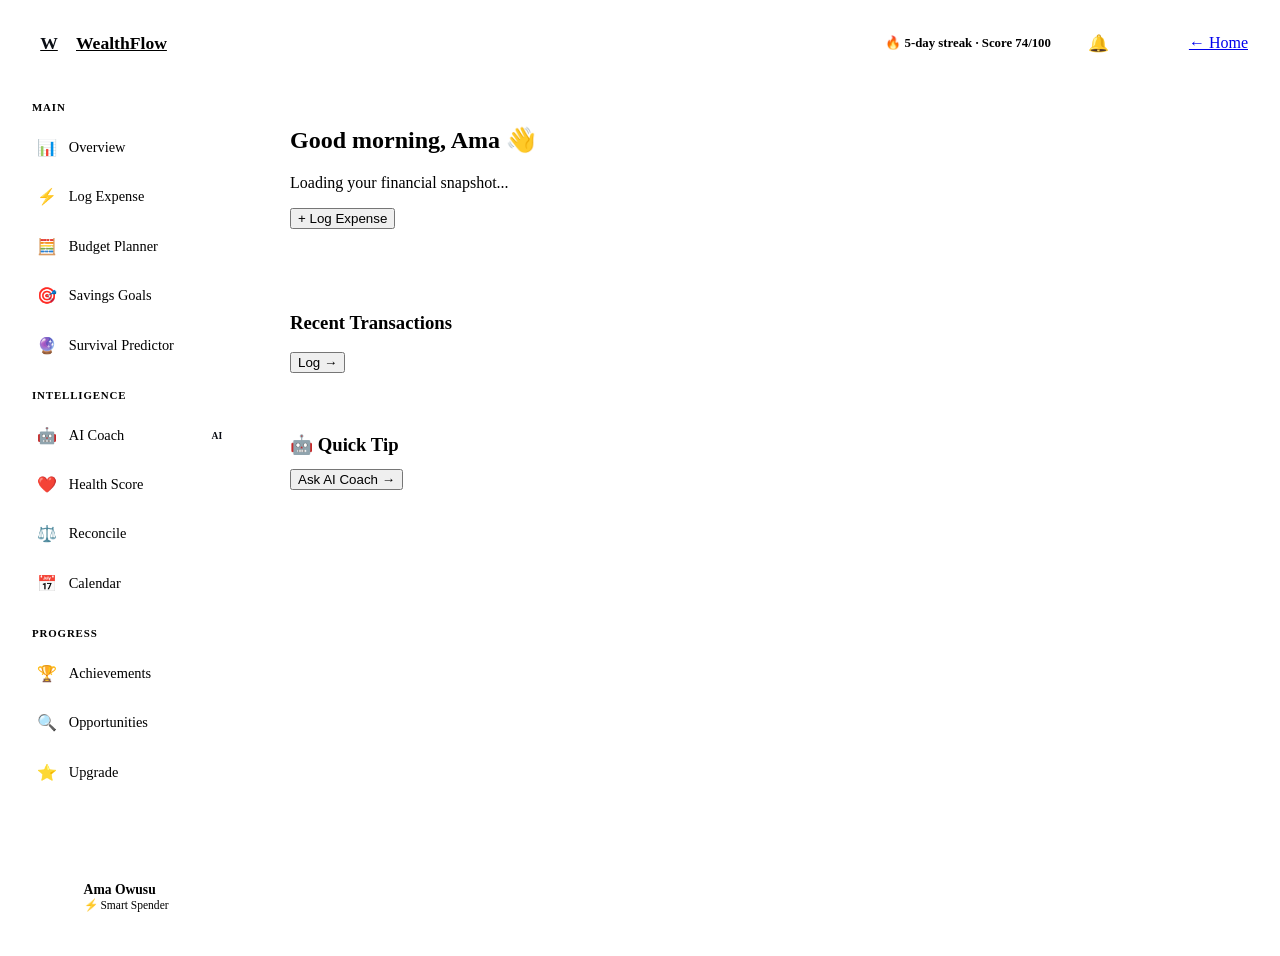
==== 2nd cloude/dashboard.html @ a8cef29e "removed auth, removed redundant sections" ====
<!DOCTYPE html>
<html lang="en">
<head>
  <meta charset="UTF-8"/>
  <meta name="viewport" content="width=device-width, initial-scale=1.0"/>
  <title>Dashboard — WealthFlow</title>
  <link rel="stylesheet" href="css/global.css"/>
  <link rel="stylesheet" href="css/dashboard.css"/>
</head>
<body>
<div class="app-shell">

  <!-- TOPBAR -->
  <header class="topbar">
    <button class="sidebar-toggle" id="sidebarToggle" onclick="toggleSidebar()">☰</button>
    <a href="index.html" class="topbar-logo">
      <div class="logo-mark">W</div>
      WealthFlow
    </a>
    <div class="topbar-spacer"></div>
    <div class="topbar-streak" id="topbarStreak">🔥 5-day streak · Score 74/100</div>
    <div style="position:relative">
      <div class="topbar-notif" id="notifBtn" onclick="toggleNotif()">
        🔔<div class="notif-dot" id="notifDot"></div>
      </div>
      <div class="notif-dropdown" id="notifDropdown">
        <div class="notif-header">
          <h4>Notifications</h4>
          <button class="btn btn-ghost btn-sm" onclick="markAllRead()">Mark all read</button>
        </div>
        <div id="notifList"></div>
      </div>
    </div>
    <div class="topbar-avatar" id="topbarAvatar">A</div>
    <a href="../index.html" class="btn btn-ghost btn-sm" style="margin-left:4px">← Home</a>
  </header>

  <!-- SIDEBAR -->
  <div class="sidebar-backdrop" id="sidebarBackdrop" onclick="closeSidebar()"></div>
  <aside class="sidebar" id="sidebarEl">
    <span class="sidebar-section-label">Main</span>
    <div class="nav-item active" data-section="overview"  onclick="switchSection('overview',this)"><span class="icon">📊</span> Overview</div>
    <div class="nav-item" data-section="expenses"  onclick="switchSection('expenses',this)"><span class="icon">⚡</span> Log Expense</div>
    <div class="nav-item" data-section="budget"    onclick="switchSection('budget',this)"><span class="icon">🧮</span> Budget Planner</div>
    <div class="nav-item" data-section="goals"     onclick="switchSection('goals',this)"><span class="icon">🎯</span> Savings Goals</div>
    <div class="nav-item" data-section="predictor" onclick="switchSection('predictor',this)"><span class="icon">🔮</span> Survival Predictor</div>

    <span class="sidebar-section-label">Intelligence</span>
    <div class="nav-item" data-section="coach"     onclick="switchSection('coach',this)"><span class="icon">🤖</span> AI Coach <span class="nav-badge">AI</span></div>
    <div class="nav-item" data-section="health"    onclick="switchSection('health',this)"><span class="icon">❤️</span> Health Score</div>
    <div class="nav-item" data-section="reconcile" onclick="switchSection('reconcile',this)"><span class="icon">⚖️</span> Reconcile</div>
    <div class="nav-item" data-section="calendar"  onclick="switchSection('calendar',this)"><span class="icon">📅</span> Calendar</div>

    <span class="sidebar-section-label">Progress</span>
    <div class="nav-item" data-section="achievements" onclick="switchSection('achievements',this)"><span class="icon">🏆</span> Achievements</div>
    <a class="nav-item" href="opportunities.html"><span class="icon">🔍</span> Opportunities</a>
    <a class="nav-item" href="pricing.html"><span class="icon">⭐</span> Upgrade</a>

    <div class="sidebar-spacer"></div>
    <div class="sidebar-user">
      <div class="sidebar-avatar" id="sidebarAvatar">A</div>
      <div>
        <div class="sidebar-user-name" id="sidebarName">Ama Owusu</div>
        <div class="sidebar-user-rank" id="sidebarRank">⚡ Smart Spender</div>
      </div>
    </div>
  </aside>

  <!-- MAIN CONTENT -->
  <main class="main-content">

    <!-- ══════════════════════════════════════════════════
         OVERVIEW SECTION
    ══════════════════════════════════════════════════ -->
    <div class="dash-section active" id="sec-overview">
      <div class="section-header">
        <div>
          <h2 id="overviewGreeting">Good morning, Ama 👋</h2>
          <p id="overviewSub">Loading your financial snapshot...</p>
        </div>
        <button class="btn btn-primary" onclick="switchSection('expenses',document.querySelector('[data-section=expenses]'))">+ Log Expense</button>
      </div>

      <!-- Metrics -->
      <div class="metric-row" id="metricRow"></div>

      <!-- Savings progress + transactions -->
      <div class="grid-aside">
        <div style="display:flex;flex-direction:column;gap:16px">
          <div class="card" id="savingsGoalCard"></div>
          <div class="card">
            <div class="section-header" style="margin-bottom:14px">
              <h3>Recent Transactions</h3>
              <button class="btn btn-ghost btn-sm" onclick="switchSection('expenses',document.querySelector('[data-section=expenses]'))">Log →</button>
            </div>
            <div id="recentTxList"></div>
          </div>
        </div>
        <div style="display:flex;flex-direction:column;gap:14px">
          <div class="card" id="streakCard"></div>
          <div class="card" id="healthMiniCard"></div>
          <div class="card">
            <h3 style="margin-bottom:8px">🤖 Quick Tip</h3>
            <p id="quickTip" style="font-size:0.83rem;color:var(--muted);line-height:1.6;margin-bottom:12px"></p>
            <button class="btn btn-outline btn-sm btn-full" onclick="switchSection('coach',document.querySelector('[data-section=coach]'))">Ask AI Coach →</button>
          </div>
        </div>
      </div>
    </div>

    <!-- ══════════════════════════════════════════════════
         EXPENSE LOGGER SECTION
    ══════════════════════════════════════════════════ -->
    <div class="dash-section" id="sec-expenses">
      <div class="section-header">
        <div><h2>Log Expense ⚡</h2><p>10-second expense logging — tap, enter, done.</p></div>
      </div>
      <div class="grid-2">
        <!-- Logger -->
        <div class="card">
          <div class="amount-display" id="amountDisplay">GHS 0</div>
          <p class="form-label" style="margin-bottom:8px">Select Category</p>
          <div class="cat-pills" id="catPills">
            <div class="cat-pill" data-cat="Food"          onclick="selectCat(this)">🍔 Food</div>
            <div class="cat-pill" data-cat="Transport"     onclick="selectCat(this)">🚌 Transport</div>
            <div class="cat-pill" data-cat="Data"          onclick="selectCat(this)">📶 Data</div>
            <div class="cat-pill" data-cat="Education"     onclick="selectCat(this)">📚 Education</div>
            <div class="cat-pill" data-cat="Entertainment" onclick="selectCat(this)">🎉 Entertainment</div>
            <div class="cat-pill" data-cat="Miscellaneous" onclick="selectCat(this)">⚙️ Misc</div>
          </div>
          <div class="form-group" style="margin-bottom:12px">
            <label class="form-label">Note (optional)</label>
            <input type="text" class="input-field" id="expenseNote" placeholder="e.g. Campus Canteen lunch"/>
          </div>
          <div class="numpad">
            <button class="num-btn" onclick="numPad(7)">7</button>
            <button class="num-btn" onclick="numPad(8)">8</button>
            <button class="num-btn" onclick="numPad(9)">9</button>
            <button class="num-btn" onclick="numPad(4)">4</button>
            <button class="num-btn" onclick="numPad(5)">5</button>
            <button class="num-btn" onclick="numPad(6)">6</button>
            <button class="num-btn" onclick="numPad(1)">1</button>
            <button class="num-btn" onclick="numPad(2)">2</button>
            <button class="num-btn" onclick="numPad(3)">3</button>
            <button class="num-btn" onclick="numPad('.')">.</button>
            <button class="num-btn zero" onclick="numPad(0)">0</button>
            <button class="num-btn del" onclick="numPad('del')">⌫</button>
          </div>
          <button class="btn btn-primary btn-full btn-lg" onclick="logExpense()">Log Expense →</button>
        </div>

        <!-- Side info -->
        <div style="display:flex;flex-direction:column;gap:14px">
          <div class="card">
            <h3 style="margin-bottom:14px">Today's Summary</h3>
            <div style="display:flex;flex-direction:column;gap:10px">
              <div style="display:flex;justify-content:space-between;align-items:center">
                <span style="font-size:0.85rem;color:var(--muted)">Daily Ceiling</span>
                <span style="font-family:var(--font-display);font-weight:700;color:var(--accent)" id="todayCeiling">GHS —</span>
              </div>
              <div style="display:flex;justify-content:space-between;align-items:center">
                <span style="font-size:0.85rem;color:var(--muted)">Spent Today</span>
                <span style="font-family:var(--font-display);font-weight:700;color:var(--danger)" id="todaySpentAmt">GHS 0.00</span>
              </div>
              <div class="progress-track"><div class="progress-fill" id="todayProgress" style="width:0%"></div></div>
            </div>
          </div>
          <div class="card">
            <h3 style="margin-bottom:12px">7-Day Category Breakdown</h3>
            <div id="catBreakdown"></div>
          </div>
          <div class="card">
            <h3 style="margin-bottom:10px">Recent Entries</h3>
            <div id="expenseRecentList" style="max-height:200px;overflow-y:auto"></div>
          </div>
        </div>
      </div>
    </div>

    <!-- ══════════════════════════════════════════════════
         BUDGET PLANNER SECTION
    ══════════════════════════════════════════════════ -->
    <div class="dash-section" id="sec-budget">
      <div class="section-header">
        <div><h2>Budget Planner 🧮</h2><p>Your income-based spending blueprint — WealthFlow recommended allocations.</p></div>
      </div>
      <div class="grid-2">
        <div class="card">
          <h3 style="margin-bottom:16px">Monthly Income Setup</h3>
          <div style="display:flex;flex-direction:column;gap:12px">
            <div class="form-group">
              <label class="form-label">Monthly Allowance (GHS)</label>
              <input type="number" class="input-field" id="budgetMonthly" placeholder="e.g. 1200"/>
            </div>
            <div class="form-group">
              <label class="form-label">Side Hustle Income (GHS)</label>
              <input type="number" class="input-field" id="budgetSide" placeholder="e.g. 200"/>
            </div>
            <div class="form-group">
              <label class="form-label">Scholarship / Grant (GHS)</label>
              <input type="number" class="input-field" id="budgetScholarship" placeholder="e.g. 0"/>
            </div>
            <div style="background:var(--surface2);border:1px solid var(--border);border-radius:var(--r-lg);padding:14px">
              <div class="form-label">Total Monthly Income</div>
              <div style="font-family:var(--font-display);font-size:1.7rem;font-weight:700;color:var(--accent)" id="budgetTotal">GHS 0.00</div>
            </div>
            <button class="btn btn-primary btn-full" onclick="saveBudget()">Save Budget →</button>
          </div>
        </div>
        <div class="card">
          <div class="section-header" style="margin-bottom:16px">
            <h3>Budget Allocation</h3>
            <span style="font-size:0.75rem;color:var(--muted)">WealthFlow recommended</span>
          </div>
          <div id="budgetRows"></div>
        </div>
      </div>
      <div class="card" id="budgetTipsCard"></div>
    </div>

    <!-- ══════════════════════════════════════════════════
         SAVINGS GOALS SECTION
    ══════════════════════════════════════════════════ -->
    <div class="dash-section" id="sec-goals">
      <div class="section-header">
        <div><h2>Savings Goals 🎯</h2><p>Break big costs into trackable milestones.</p></div>
        <button class="btn btn-primary" onclick="toggleNewGoalForm()">+ Add Goal</button>
      </div>

      <!-- New Goal Form -->
      <div class="card" id="newGoalForm" style="display:none">
        <h3 style="margin-bottom:14px">New Savings Goal</h3>
        <div class="grid-2" style="margin-bottom:12px">
          <div class="form-group">
            <label class="form-label">Goal Name</label>
            <input type="text" class="input-field" id="goalName" placeholder="e.g. New Laptop"/>
          </div>
          <div class="form-group">
            <label class="form-label">Target Amount (GHS)</label>
            <input type="number" class="input-field" id="goalAmount" placeholder="500"/>
          </div>
          <div class="form-group">
            <label class="form-label">Target Date</label>
            <input type="date" class="input-field" id="goalDate"/>
          </div>
          <div class="form-group">
            <label class="form-label">Emoji</label>
            <input type="text" class="input-field" id="goalEmoji" placeholder="💻" maxlength="4"/>
          </div>
        </div>
        <div style="display:flex;gap:8px">
          <button class="btn btn-primary" onclick="addGoal()">Create Goal</button>
          <button class="btn btn-ghost" onclick="toggleNewGoalForm()">Cancel</button>
        </div>
      </div>

      <div class="grid-auto" id="goalsGrid"></div>
    </div>

    <!-- ══════════════════════════════════════════════════
         SURVIVAL PREDICTOR SECTION
    ══════════════════════════════════════════════════ -->
    <div class="dash-section" id="sec-predictor">
      <div class="section-header">
        <div><h2>Allowance Survival Predictor 🔮</h2><p>Know exactly how long your money will last.</p></div>
      </div>
      <div class="grid-2">
        <div class="card" style="text-align:center">
          <div class="predictor-days" id="predDays">—</div>
          <p style="color:var(--muted);margin-bottom:22px">days of runway remaining</p>
          <div class="ceiling-box" style="margin-bottom:16px;text-align:left">
            <div class="ceiling-label">Daily Spending Ceiling</div>
            <div class="ceiling-val" id="predCeiling">GHS —</div>
            <div class="ceiling-sub" id="predCeilingSub"></div>
          </div>
          <div id="predAlert"></div>
        </div>
        <div style="display:flex;flex-direction:column;gap:14px">
          <div class="card">
            <h3 style="margin-bottom:14px">Update Your Data</h3>
            <div style="display:flex;flex-direction:column;gap:12px">
              <div class="form-group">
                <label class="form-label">Current Balance (GHS)</label>
                <input type="number" class="input-field" id="predBalance" placeholder="847.50"/>
              </div>
              <div class="form-group">
                <label class="form-label">Next Stipend Date</label>
                <input type="date" class="input-field" id="predDate"/>
              </div>
              <button class="btn btn-primary btn-full" onclick="updatePredictor()">Recalculate →</button>
            </div>
          </div>
          <div class="card">
            <h3 style="margin-bottom:12px">Spending Scenarios</h3>
            <div id="predScenarios"></div>
          </div>
          <div class="card">
            <h3 style="margin-bottom:8px">Avg Daily Spend</h3>
            <div style="font-family:var(--font-display);font-size:1.8rem;font-weight:700" id="predAvgDaily">GHS —</div>
            <div style="font-size:0.75rem;color:var(--muted);margin-top:4px">Based on last 7 days</div>
          </div>
        </div>
      </div>
    </div>

    <!-- ══════════════════════════════════════════════════
         AI COACH SECTION
    ══════════════════════════════════════════════════ -->
    <div class="dash-section" id="sec-coach">
      <div class="section-header">
        <div><h2>AI Financial Coach 🤖</h2><p>Powered by Claude AI — personalized to your real financial data.</p></div>
      </div>
      <div class="grid-aside">
        <div class="card coach-wrap">
          <div style="display:flex;align-items:center;gap:10px;margin-bottom:14px;padding-bottom:12px;border-bottom:1px solid var(--border)">
            <div style="width:32px;height:32px;border-radius:50%;background:var(--grad-primary);display:flex;align-items:center;justify-content:center;font-size:1rem">🤖</div>
            <div>
              <div style="font-size:0.88rem;font-weight:600">WealthFlow AI Coach</div>
              <div style="font-size:0.72rem;color:var(--accent)">● Online · Context-aware</div>
            </div>
          </div>
          <div class="coach-messages" id="coachMessages"></div>
          <div class="coach-divider"></div>
          <div class="coach-suggestions" id="coachSuggestions">
            <button class="coach-sugg" onclick="sendCoachSugg(this)">How should I budget GHS 800 this month?</button>
            <button class="coach-sugg" onclick="sendCoachSugg(this)">Can I afford a new phone by next semester?</button>
            <button class="coach-sugg" onclick="sendCoachSugg(this)">How do I save faster?</button>
            <button class="coach-sugg" onclick="sendCoachSugg(this)">What scholarships can I apply for?</button>
          </div>
          <div class="coach-input-row">
            <input type="text" class="input-field" id="coachInput" placeholder="Ask anything about your finances..." onkeydown="if(event.key==='Enter')sendCoach()"/>
            <button class="btn btn-primary" id="coachSendBtn" onclick="sendCoach()">Send →</button>
          </div>
        </div>
        <div style="display:flex;flex-direction:column;gap:14px">
          <div class="card" id="coachSnapshotCard"></div>
          <div class="card" id="coachInsightsCard"></div>
        </div>
      </div>
    </div>

    <!-- ══════════════════════════════════════════════════
         HEALTH SCORE SECTION
    ══════════════════════════════════════════════════ -->
    <div class="dash-section" id="sec-health">
      <div class="section-header">
        <div><h2>Financial Health Score ❤️</h2><p>Your real-time financial wellness rating.</p></div>
        <button class="btn btn-outline" onclick="renderHealth()">↻ Recalculate</button>
      </div>
      <div class="grid-2">
        <div class="card" style="display:flex;flex-direction:column;align-items:center;gap:16px;padding:28px">
          <div class="health-ring" id="healthRing" style="--pct:74%">
            <div class="health-ring-val" id="healthRingVal">74</div>
          </div>
          <div style="text-align:center">
            <div style="font-size:1.1rem;font-weight:700" id="healthLabel">Good 💚</div>
            <div style="font-size:0.8rem;color:var(--muted);margin-top:4px">Score above 85 earns the Financial Master badge 🏆</div>
          </div>
          <div style="width:100%" id="healthFactors"></div>
        </div>
        <div style="display:flex;flex-direction:column;gap:14px">
          <div class="card">
            <h3 style="margin-bottom:14px">How to Improve</h3>
            <div style="display:flex;flex-direction:column;gap:10px">
              <div style="display:flex;gap:10px;font-size:0.84rem;color:var(--muted)"><span>📉</span><span>Reduce food spending to stay within your 35% budget allocation.</span></div>
              <div style="display:flex;gap:10px;font-size:0.84rem;color:var(--muted)"><span>🔥</span><span>Maintain your logging streak for 7 consecutive days.</span></div>
              <div style="display:flex;gap:10px;font-size:0.84rem;color:var(--muted)"><span>🎯</span><span>Hit your first savings milestone to unlock the Smart Saver badge.</span></div>
              <div style="display:flex;gap:10px;font-size:0.84rem;color:var(--muted)"><span>⚖️</span><span>Reconcile your balance at least once this week (+25 XP).</span></div>
            </div>
          </div>
          <div class="card" id="healthScoreGrid"></div>
        </div>
      </div>
    </div>

    <!-- ══════════════════════════════════════════════════
         RECONCILE SECTION
    ══════════════════════════════════════════════════ -->
    <div class="dash-section" id="sec-reconcile">
      <div class="section-header">
        <div><h2>Balance Reconciliation ⚖️</h2><p>Sync your records with your actual cash on hand.</p></div>
      </div>
      <div class="grid-2">
        <div class="card">
          <h3 style="margin-bottom:16px">Weekly Audit</h3>
          <div class="recon-expected">
            <div class="form-label">System Expected Balance</div>
            <div style="font-family:var(--font-display);font-size:2rem;font-weight:700" id="reconExpected">GHS —</div>
          </div>
          <div class="form-group" style="margin-bottom:14px">
            <label class="form-label">How much cash do you actually have? (GHS)</label>
            <input type="number" class="input-field" id="reconInput" placeholder="Enter your actual balance..."/>
          </div>
          <button class="btn btn-primary btn-full" onclick="runReconcile()">Reconcile Now →</button>
          <div id="reconResult" style="margin-top:14px"></div>
        </div>
        <div style="display:flex;flex-direction:column;gap:14px">
          <div class="card">
            <h3 style="margin-bottom:14px">Why Reconcile?</h3>
            <p style="font-size:0.875rem;color:var(--muted);margin-bottom:14px;line-height:1.65">Cash payments, split bills, and forgotten purchases create gaps between logged expenses and your real balance. Weekly reconciliation keeps your data accurate.</p>
            <div style="display:flex;flex-direction:column;gap:8px">
              <div style="display:flex;gap:10px;font-size:0.84rem;color:var(--muted)"><span>✅</span><span>Detects unlogged expenses automatically</span></div>
              <div style="display:flex;gap:10px;font-size:0.84rem;color:var(--muted)"><span>✅</span><span>Auto-categorizes gaps as Miscellaneous</span></div>
              <div style="display:flex;gap:10px;font-size:0.84rem;color:var(--muted)"><span>✅</span><span>Keeps survival predictor accurate</span></div>
              <div style="display:flex;gap:10px;font-size:0.84rem;color:var(--muted)"><span>✅</span><span>Earns the Reconciliation Pro badge +30 XP</span></div>
            </div>
          </div>
          <div class="card">
            <h3 style="margin-bottom:12px">Reconciliation History</h3>
            <div id="reconHistory"></div>
          </div>
        </div>
      </div>
    </div>

    <!-- ══════════════════════════════════════════════════
         CALENDAR SECTION
    ══════════════════════════════════════════════════ -->
    <div class="dash-section" id="sec-calendar">
      <div class="section-header">
        <div><h2>Financial Calendar 📅</h2><p>Track deadlines, bills, stipends, and reminders.</p></div>
        <button class="btn btn-primary" onclick="toggleCalForm()">+ Add Event</button>
      </div>
      <div class="card" id="calForm" style="display:none;margin-bottom:16px">
        <h3 style="margin-bottom:14px">New Calendar Event</h3>
        <div class="grid-2" style="margin-bottom:12px">
          <div class="form-group">
            <label class="form-label">Title</label>
            <input type="text" class="input-field" id="calTitle" placeholder="e.g. Room Rent Due"/>
          </div>
          <div class="form-group">
            <label class="form-label">Date</label>
            <input type="date" class="input-field" id="calDate"/>
          </div>
          <div class="form-group">
            <label class="form-label">Type</label>
            <select class="input-field" id="calType">
              <option value="deadline">Deadline</option>
              <option value="bill">Bill</option>
              <option value="stipend">Stipend</option>
              <option value="reminder">Reminder</option>
            </select>
          </div>
          <div class="form-group">
            <label class="form-label">Amount (GHS, optional)</label>
            <input type="number" class="input-field" id="calAmount" placeholder="0"/>
          </div>
        </div>
        <div style="display:flex;gap:8px">
          <button class="btn btn-primary" onclick="addCalEvent()">Add Event</button>
          <button class="btn btn-ghost" onclick="toggleCalForm()">Cancel</button>
        </div>
      </div>
      <div class="grid-2">
        <div class="card">
          <h3 style="margin-bottom:14px">Upcoming Events</h3>
          <div id="calList"></div>
        </div>
        <div class="card">
          <h3 style="margin-bottom:14px">This Month Overview</h3>
          <div id="calSummary"></div>
        </div>
      </div>
    </div>

    <!-- ══════════════════════════════════════════════════
         ACHIEVEMENTS SECTION
    ══════════════════════════════════════════════════ -->
    <div class="dash-section" id="sec-achievements">
      <div class="section-header">
        <div><h2>Achievements 🏆</h2><p>Your financial journey, gamified.</p></div>
      </div>
      <div class="grid-2">
        <div class="card">
          <h3 style="margin-bottom:14px">Your Rank</h3>
          <div style="color:var(--accent);font-weight:700;font-size:1rem;margin-bottom:14px" id="achRankName">Smart Spender — Level 3</div>
          <div style="margin-bottom:18px">
            <div style="display:flex;justify-content:space-between;font-size:0.78rem;color:var(--muted);margin-bottom:6px">
              <span id="achXP">340 XP</span>
              <span id="achNextLevel">Level 4: 600 XP</span>
            </div>
            <div class="progress-track xp-bar"><div class="progress-fill" id="achXPBar" style="width:40%"></div></div>
          </div>
          <div id="levelList"></div>
        </div>
        <div style="display:flex;flex-direction:column;gap:14px">
          <div class="card">
            <h3 style="margin-bottom:14px">Milestone Badges</h3>
            <div class="badges-grid" style="display:grid;grid-template-columns:repeat(3,1fr);gap:10px" id="badgesGrid"></div>
          </div>
          <div class="card">
            <h3 style="margin-bottom:12px">This Week's Streak</h3>
            <div class="streak-days" id="streakDaysRow"></div>
            <div style="font-size:0.78rem;color:var(--muted);margin-top:8px">Log today to extend your 🔥 streak and earn +15 XP</div>
          </div>
          <div class="card" id="achXPSummary"></div>
        </div>
      </div>
    </div>

  </main><!-- /main-content -->
</div><!-- /app-shell -->

<script src="../js/db.js"></script>
<script src="../js/dashboard.js"></script>
<script>
  function toggleSidebar() {
    document.getElementById('sidebarEl').classList.toggle('open');
    document.getElementById('sidebarBackdrop').classList.toggle('open');
  }
  function closeSidebar() {
    document.getElementById('sidebarEl').classList.remove('open');
    document.getElementById('sidebarBackdrop').classList.remove('open');
  }
  // Auto-close the mobile sidebar whenever a nav item is tapped
  document.querySelectorAll('.nav-item').forEach(function (item) {
    item.addEventListener('click', closeSidebar);
  });
</script>
</body>
</html>
---- 2nd cloude/css/dashboard.css ----
/* ==============================
   DASHBOARD APP LAYOUT
   (matches: header.topbar + aside.sidebar + main.main-content,
   all direct children of .app-shell)
============================== */

.app-shell {
    display: grid;
    grid-template-columns: 250px 1fr;
    grid-template-rows: 70px 1fr;
    grid-template-areas:
        "topbar topbar"
        "sidebar main";
    min-height: 100vh;
    background: var(--bg);
}

/* ==============================
   TOPBAR
============================== */

.topbar {
    grid-area: topbar;
    height: 70px;
    padding: 0 1.5rem;
    background: var(--surface);
    border-bottom: 1px solid var(--border);
    display: flex;
    align-items: center;
    gap: 14px;
    position: sticky;
    top: 0;
    z-index: 50;
}

.topbar-logo {
    display: flex;
    align-items: center;
    gap: 10px;
    font-family: var(--font-display);
    font-weight: 700;
    font-size: 1.1rem;
    color: var(--text);
}

.logo-mark {
    width: 34px;
    height: 34px;
    border-radius: var(--r-md);
    background: var(--grad-accent);
    color: #0A0D14;
    display: grid;
    place-items: center;
    font-family: var(--font-display);
    font-weight: 800;
}

.topbar-spacer {
    flex: 1;
}

.topbar-streak {
    font-size: 0.8rem;
    font-weight: 600;
    color: var(--muted);
    background: var(--surface2);
    border: 1px solid var(--border);
    padding: 7px 14px;
    border-radius: var(--r-full);
    white-space: nowrap;
}

.topbar-notif {
    position: relative;
    width: 40px;
    height: 40px;
    border-radius: 50%;
    background: var(--surface2);
    border: 1px solid var(--border);
    display: grid;
    place-items: center;
    cursor: pointer;
    transition: 0.2s ease;
    font-size: 1.05rem;
}

.topbar-notif:hover {
    border-color: var(--primary);
    background: var(--primaryGlow);
}

.notif-dot {
    position: absolute;
    top: 8px;
    right: 8px;
    width: 8px;
    height: 8px;
    border-radius: 50%;
    background: var(--danger);
    border: 2px solid var(--surface);
    display: none;
}

.notif-dot.show {
    display: block;
}

.notif-dropdown {
    position: absolute;
    top: calc(100% + 10px);
    right: 0;
    width: 320px;
    max-height: 400px;
    overflow-y: auto;
    background: var(--surface);
    border: 1px solid var(--border);
    border-radius: var(--r-lg);
    box-shadow: 0 12px 32px rgba(0,0,0,0.4);
    padding: 14px;
    display: none;
    flex-direction: column;
    gap: 10px;
    z-index: 100;
}

.notif-dropdown.open {
    display: flex;
}

.notif-header {
    display: flex;
    align-items: center;
    justify-content: space-between;
    padding-bottom: 10px;
    border-bottom: 1px solid var(--border);
}

.topbar-avatar {
    width: 38px;
    height: 38px;
    border-radius: 50%;
    background: var(--grad-primary);
    color: #fff;
    display: grid;
    place-items: center;
    font-weight: 700;
    font-size: 0.9rem;
}

/* ==============================
   SIDEBAR
============================== */

.sidebar {
    grid-area: sidebar;
    background: var(--surface);
    border-right: 1px solid var(--border);
    padding: 1.25rem 0.9rem;
    position: sticky;
    top: 70px;
    height: calc(100vh - 70px);
    display: flex;
    flex-direction: column;
    gap: 0.4rem;
    overflow-y: auto;
}

.sidebar-section-label {
    font-size: 0.68rem;
    font-weight: 700;
    text-transform: uppercase;
    letter-spacing: 0.08em;
    color: var(--faint);
    margin: 1rem 0.6rem 0.4rem;
}

.sidebar-section-label:first-child {
    margin-top: 0.2rem;
}

.nav-item {
    display: flex;
    align-items: center;
    gap: 0.8rem;
    padding: 0.75rem 0.9rem;
    border-radius: var(--r-md);
    color: var(--muted);
    text-decoration: none;
    font-weight: 500;
    font-size: 0.9rem;
    cursor: pointer;
    transition: all 0.2s ease;
}

.nav-item:hover {
    background: var(--surface2);
    color: var(--text);
}

.nav-item.active {
    background: var(--primaryGlow);
    color: var(--primary);
}

.nav-item .icon {
    font-size: 1rem;
    width: 1.2rem;
    text-align: center;
}

.nav-badge {
    margin-left: auto;
    font-size: 0.6rem;
    font-weight: 700;
    background: var(--grad-accent);
    color: #0A0D14;
    padding: 2px 7px;
    border-radius: var(--r-full);
}

.sidebar-spacer {
    flex: 1;
}

.sidebar-user {
    display: flex;
    align-items: center;
    gap: 0.7rem;
    padding: 0.75rem;
    border-radius: var(--r-md);
    background: var(--surface2);
    border: 1px solid var(--border);
}

.sidebar-avatar {
    width: 38px;
    height: 38px;
    border-radius: 50%;
    background: var(--grad-primary);
    color: #fff;
    display: grid;
    place-items: center;
    font-weight: 700;
    flex-shrink: 0;
}

.sidebar-user-name {
    font-size: 0.85rem;
    font-weight: 600;
    color: var(--text);
}

.sidebar-user-rank {
    font-size: 0.72rem;
    color: var(--accent);
}

/* ==============================
   MAIN CONTENT
============================== */

.main-content {
    grid-area: main;
    padding: 1.75rem 2rem;
    display: flex;
    flex-direction: column;
    gap: 1.5rem;
    overflow-x: hidden;
}

.dash-section {
    display: none;
    flex-direction: column;
    gap: 1.5rem;
}

.dash-section.active {
    display: flex;
}

/* ==============================
   DASHBOARD METRICS
============================== */

.metric-row {
    display: grid;
    grid-template-columns: repeat(auto-fit, minmax(220px, 1fr));
    gap: 1rem;
}

.metric-change {
    font-size: 0.9rem;
    font-weight: 600;
}

.metric-change.positive { color: var(--accent); }
.metric-change.negative { color: var(--danger); }

/* ==============================
   EXPENSE LOGGER
============================== */

.amount-display {
    background: var(--surface2);
    border: 1px solid var(--border);
    border-radius: var(--r-lg);
    padding: 1rem;
    text-align: center;
    font-family: var(--font-display);
    font-size: 2rem;
    font-weight: 700;
    margin-bottom: 1rem;
}

.cat-pills {
    display: flex;
    flex-wrap: wrap;
    gap: 0.6rem;
    margin-bottom: 1rem;
}

.cat-pill {
    padding: 0.55rem 0.95rem;
    border-radius: var(--r-full);
    background: var(--surface2);
    border: 1px solid var(--border);
    cursor: pointer;
    transition: 0.2s ease;
    font-size: 0.85rem;
    font-weight: 500;
    color: var(--muted);
}

.cat-pill:hover {
    border-color: var(--primary);
    color: var(--text);
}

.cat-pill.active {
    background: var(--primaryGlow);
    border-color: var(--primary);
    color: var(--primary);
}

/* ==============================
   NUMPAD
============================== */

.numpad {
    display: grid;
    grid-template-columns: repeat(3, 1fr);
    gap: 0.6rem;
    margin: 1rem 0;
}

.num-btn {
    height: 52px;
    border-radius: var(--r-md);
    border: 1px solid var(--border);
    background: var(--surface2);
    color: var(--text);
    font-size: 1rem;
    font-weight: 600;
    cursor: pointer;
    transition: 0.2s ease;
}

.num-btn:hover {
    border-color: var(--primary);
    background: var(--primaryGlow);
}

.num-btn.del {
    color: var(--danger);
}

/* ==============================
   BUDGET / PROGRESS
============================== */

.progress-track.xp-bar {
    height: 12px;
}

/* ==============================
   RECONCILIATION
============================== */

.recon-expected {
    background: var(--surface2);
    border: 1px solid var(--border);
    border-radius: var(--r-lg);
    padding: 1rem 1.25rem;
    margin-bottom: 1rem;
}

/* ==============================
   PREDICTOR
============================== */

.predictor-days {
    font-family: var(--font-display);
    font-size: 3.5rem;
    font-weight: 700;
    background: var(--grad-accent);
    -webkit-background-clip: text;
    -webkit-text-fill-color: transparent;
    background-clip: text;
}

.ceiling-box {
    background: var(--surface2);
    border: 1px solid var(--border);
    border-radius: var(--r-lg);
    padding: 1rem 1.25rem;
}

.ceiling-label {
    font-size: 0.72rem;
    font-weight: 700;
    text-transform: uppercase;
    letter-spacing: 0.08em;
    color: var(--muted);
    margin-bottom: 4px;
}

.ceiling-val {
    font-family: var(--font-display);
    font-size: 1.6rem;
    font-weight: 700;
    color: var(--accent);
}

.ceiling-sub {
    font-size: 0.78rem;
    color: var(--muted);
    margin-top: 4px;
}

/* ==============================
   AI COACH
============================== */

.coach-wrap {
    display: flex;
    flex-direction: column;
}

.coach-messages {
    display: flex;
    flex-direction: column;
    gap: 0.9rem;
    max-height: 360px;
    overflow-y: auto;
    margin-bottom: 1rem;
}

.coach-message {
    padding: 0.8rem 1rem;
    border-radius: var(--r-lg);
    max-width: 80%;
    line-height: 1.5;
    font-size: 0.88rem;
}

.coach-message.ai {
    background: var(--surface2);
    align-self: flex-start;
}

.coach-message.user {
    background: var(--grad-primary);
    color: #fff;
    align-self: flex-end;
}

.coach-divider {
    height: 1px;
    background: var(--border);
    margin: 0.75rem 0;
}

.coach-suggestions {
    display: flex;
    flex-wrap: wrap;
    gap: 0.5rem;
    margin-bottom: 1rem;
}

.coach-sugg {
    padding: 0.5rem 0.9rem;
    border-radius: var(--r-full);
    background: var(--surface2);
    border: 1px solid var(--border);
    color: var(--muted);
    font-size: 0.78rem;
    cursor: pointer;
    transition: 0.2s ease;
}

.coach-sugg:hover {
    border-color: var(--primary);
    color: var(--primary);
}

.coach-input-row {
    display: flex;
    gap: 0.6rem;
}

.coach-input-row .input-field {
    flex: 1;
}

/* ==============================
   HEALTH SCORE
============================== */

.health-ring {
    --pct: 0%;
    width: 180px;
    height: 180px;
    border-radius: 50%;
    background: conic-gradient(var(--accent) var(--pct), var(--surface2) 0);
    display: grid;
    place-items: center;
}

.health-ring::before {
    content: "";
    position: absolute;
}

.health-ring-val {
    width: 140px;
    height: 140px;
    border-radius: 50%;
    background: var(--surface);
    display: grid;
    place-items: center;
    font-family: var(--font-display);
    font-size: 2rem;
    font-weight: 700;
    color: var(--text);
}

/* ==============================
   ACHIEVEMENTS / STREAK
============================== */

.streak-days {
    display: flex;
    gap: 0.5rem;
}

.streak-day {
    flex: 1;
    aspect-ratio: 1;
    border-radius: var(--r-md);
    background: var(--surface2);
    border: 1px solid var(--border);
    display: grid;
    place-items: center;
    font-size: 0.75rem;
    font-weight: 600;
    color: var(--muted);
}

.streak-day.done {
    background: var(--accentDim);
    border-color: var(--accent);
    color: var(--accent);
}

/* ==============================
   SIDEBAR TOGGLE (mobile hamburger)
============================== */

.sidebar-toggle {
    display: none;
    width: 40px;
    height: 40px;
    border-radius: var(--r-md);
    background: var(--surface2);
    border: 1px solid var(--border);
    color: var(--text);
    align-items: center;
    justify-content: center;
    font-size: 1.1rem;
    cursor: pointer;
    flex-shrink: 0;
}

.sidebar-backdrop {
    display: none;
    position: fixed;
    inset: 0;
    background: rgba(0,0,0,0.5);
    z-index: 99;
}

.sidebar-backdrop.open {
    display: block;
}

/* ==============================
   RESPONSIVE DESIGN
============================== */

/* ── Tablet / small desktop: icon-only sidebar ── */
@media (max-width: 1024px) {
    .app-shell {
        grid-template-columns: 76px 1fr;
    }

    .topbar-logo span,
    .sidebar-section-label,
    .nav-item span:not(.icon),
    .nav-badge,
    .sidebar-user-name,
    .sidebar-user-rank {
        display: none;
    }

    .sidebar {
        align-items: center;
        padding: 1.25rem 0.5rem;
    }

    .nav-item {
        justify-content: center;
        width: 48px;
        padding: 0.75rem 0;
    }

    .sidebar-user {
        justify-content: center;
        padding: 0.6rem;
    }

    .grid-2,
    .grid-3,
    .grid-aside {
        grid-template-columns: 1fr;
    }

    .badges-grid,
    #badgesGrid {
        grid-template-columns: repeat(4, 1fr) !important;
    }
}

/* ── Mobile: collapsing sidebar behind a hamburger ── */
@media (max-width: 768px) {
    .app-shell {
        grid-template-columns: 1fr;
        grid-template-rows: 64px 1fr;
        grid-template-areas:
            "topbar"
            "main";
    }

    .sidebar-toggle {
        display: flex;
    }

    .sidebar {
        position: fixed;
        left: -260px;
        top: 0;
        z-index: 100;
        width: 240px;
        height: 100vh;
        padding: 1.25rem 0.9rem;
        align-items: stretch;
        transition: left 0.25s ease;
        box-shadow: 0 0 40px rgba(0,0,0,0.5);
    }

    .sidebar.open {
        left: 0;
    }

    .sidebar-section-label,
    .nav-item span:not(.icon),
    .nav-badge,
    .sidebar-user-name,
    .sidebar-user-rank {
        display: revert;
    }

    .nav-item {
        justify-content: flex-start;
        width: auto;
        padding: 0.75rem 0.9rem;
    }

    .sidebar-user {
        justify-content: flex-start;
    }

    .topbar {
        height: 64px;
        padding: 0 0.9rem;
        gap: 10px;
    }

    .topbar-logo span {
        display: none;
    }

    .topbar-streak {
        display: none;
    }

    .topbar-notif,
    .topbar-avatar {
        width: 36px;
        height: 36px;
    }

    .main-content {
        padding: 1rem;
        gap: 1.1rem;
    }

    .section-header {
        flex-direction: column;
        align-items: flex-start;
        gap: 10px;
    }

    .section-header .btn {
        align-self: stretch;
        justify-content: center;
    }

    .metric-row {
        grid-template-columns: repeat(auto-fit, minmax(150px, 1fr));
        gap: 0.75rem;
    }

    .metric-value {
        font-size: 1.4rem;
    }

    .grid-2,
    .grid-3,
    .grid-aside,
    .grid-auto {
        grid-template-columns: 1fr !important;
        gap: 1rem;
    }

    .expense-row {
        grid-template-columns: 1fr;
    }

    .cat-pills {
        gap: 0.5rem;
    }

    .cat-pill {
        font-size: 0.8rem;
        padding: 0.5rem 0.8rem;
    }

    .numpad {
        gap: 0.5rem;
    }

    .num-btn {
        height: 48px;
    }

    .amount-display {
        font-size: 1.6rem;
    }

    .coach-message {
        max-width: 92%;
    }

    .coach-input-row {
        flex-direction: column;
    }

    .coach-input-row .btn {
        justify-content: center;
    }

    .coach-suggestions {
        gap: 0.4rem;
    }

    .coach-sugg {
        font-size: 0.74rem;
    }

    .health-ring {
        width: 150px;
        height: 150px;
    }

    .health-ring-val {
        width: 112px;
        height: 112px;
        font-size: 1.6rem;
    }

    .predictor-days {
        font-size: 2.6rem;
    }

    .badges-grid,
    #badgesGrid {
        grid-template-columns: repeat(3, 1fr) !important;
    }

    .notif-dropdown {
        position: fixed;
        top: 64px;
        right: 0.75rem;
        left: 0.75rem;
        width: auto;
    }
}

/* ── Small phones ── */
@media (max-width: 420px) {
    .main-content {
        padding: 0.75rem;
    }

    .card {
        padding: 14px;
    }

    .metric-row {
        grid-template-columns: repeat(2, 1fr);
    }

    .numpad {
        grid-template-columns: repeat(3, 1fr);
        gap: 0.4rem;
    }

    .num-btn {
        height: 44px;
        font-size: 0.9rem;
    }

    .badges-grid,
    #badgesGrid {
        grid-template-columns: repeat(2, 1fr) !important;
    }

    .predictor-days {
        font-size: 2.2rem;
    }

    .health-ring {
        width: 130px;
        height: 130px;
    }

    .health-ring-val {
        width: 96px;
        height: 96px;
        font-size: 1.4rem;
    }
}
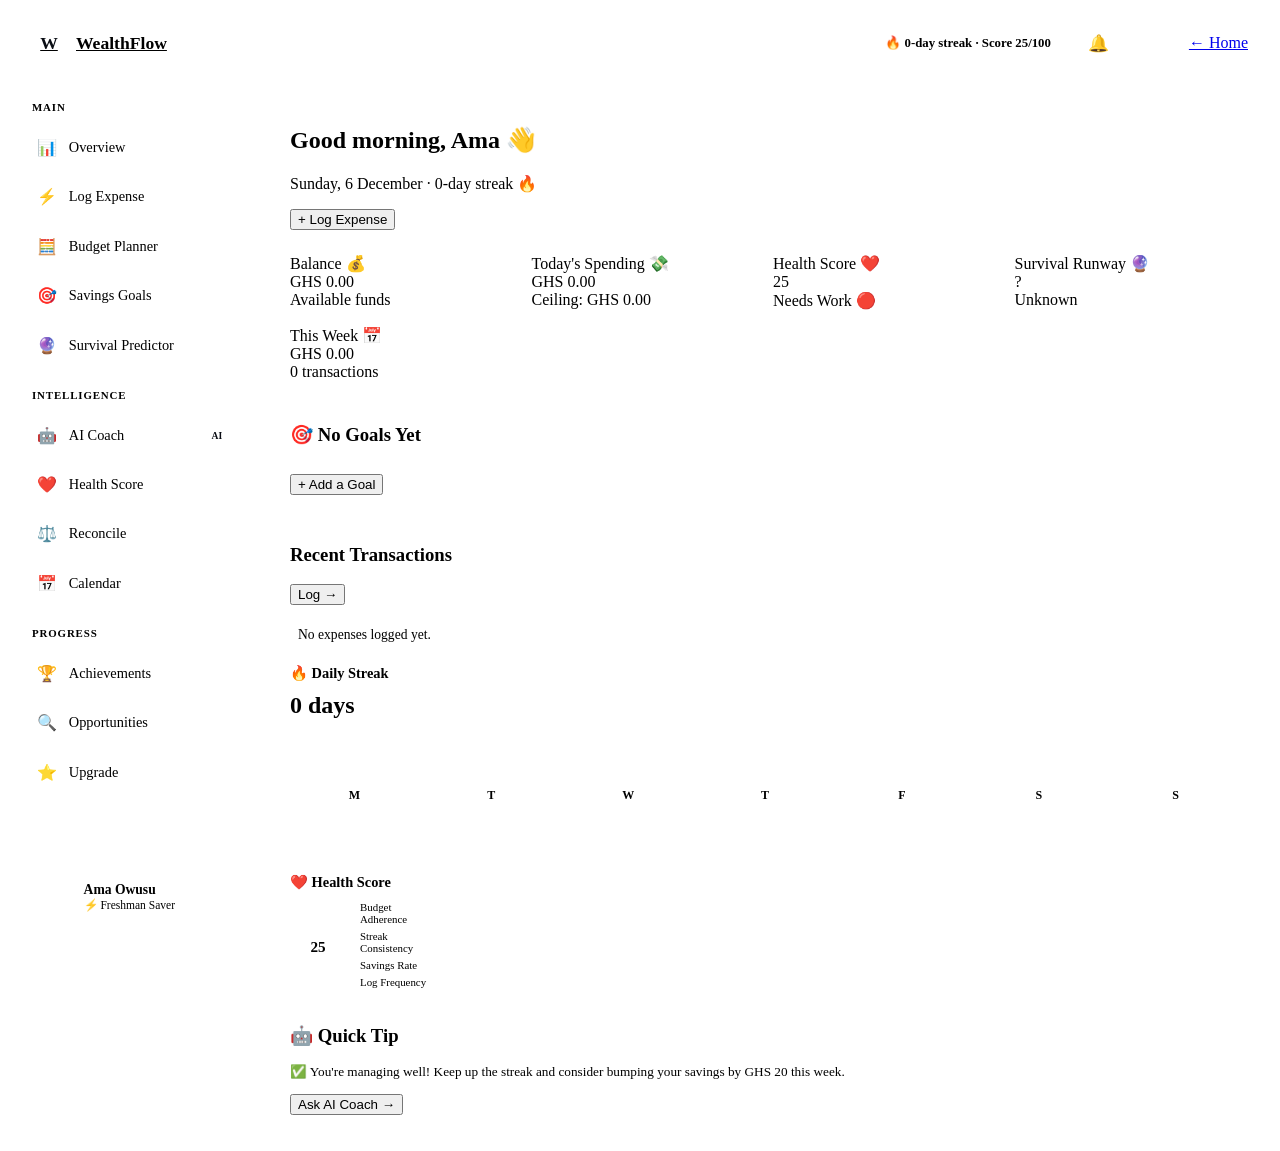
==== commit 0a00d8cb: "Merge pull request #2 from 89missions/main everything is solid" ====
--- a/2nd cloude/dashboard.html
+++ b/2nd cloude/dashboard.html
@@ -32,7 +32,7 @@
       </div>
     </div>
     <div class="topbar-avatar" id="topbarAvatar">A</div>
-    <a href="../index.html" class="btn btn-ghost btn-sm" style="margin-left:4px">← Home</a>
+    <a href="index.html" class="btn btn-ghost btn-sm" style="margin-left:4px">← Home</a>
   </header>
 
   <!-- SIDEBAR -->
@@ -501,8 +501,8 @@
   </main><!-- /main-content -->
 </div><!-- /app-shell -->
 
-<script src="../js/db.js"></script>
-<script src="../js/dashboard.js"></script>
+<script src="js/db.js"></script>
+<script src="js/dashboard.js"></script>
 <script>
   function toggleSidebar() {
     document.getElementById('sidebarEl').classList.toggle('open');
@@ -518,4 +518,4 @@
   });
 </script>
 </body>
-</html>
+</html>
--- a/2nd cloude/css/dashboard.css
+++ b/2nd cloude/css/dashboard.css
@@ -601,6 +601,296 @@
 
 .sidebar-backdrop.open {
     display: block;
+}
+
+/* ==============================
+   NOTIFICATIONS LIST
+============================== */
+
+.notif-item {
+    display: flex;
+    gap: 10px;
+    padding: 10px 8px;
+    border-radius: var(--r-md);
+    cursor: pointer;
+    transition: 0.15s ease;
+}
+
+.notif-item:hover {
+    background: var(--surface2);
+}
+
+.notif-item.unread {
+    background: var(--primaryGlow);
+}
+
+.notif-item p {
+    font-size: 0.82rem;
+    line-height: 1.4;
+}
+
+.notif-time {
+    font-size: 0.7rem;
+    color: var(--muted);
+    margin-top: 3px;
+}
+
+/* ==============================
+   AI COACH — CHAT MESSAGES
+============================== */
+
+.msg {
+    display: flex;
+    gap: 10px;
+    margin-bottom: 14px;
+    align-items: flex-start;
+}
+
+.msg.user {
+    flex-direction: row-reverse;
+}
+
+.msg-avatar {
+    width: 28px;
+    height: 28px;
+    border-radius: 50%;
+    display: grid;
+    place-items: center;
+    font-size: 0.8rem;
+    flex-shrink: 0;
+}
+
+.msg-avatar.bot {
+    background: var(--grad-primary);
+}
+
+.msg-avatar.user {
+    background: var(--surface2);
+    border: 1px solid var(--border);
+}
+
+.msg-bubble {
+    max-width: 78%;
+    padding: 0.7rem 0.95rem;
+    border-radius: var(--r-lg);
+    font-size: 0.85rem;
+    line-height: 1.55;
+    background: var(--surface2);
+    border: 1px solid var(--border);
+}
+
+.msg.user .msg-bubble {
+    background: var(--grad-primary);
+    color: #fff;
+    border: none;
+}
+
+/* ==============================
+   CALENDAR EVENTS
+============================== */
+
+.calendar-event {
+    display: flex;
+    align-items: center;
+    gap: 12px;
+    padding: 0.8rem;
+    border-radius: var(--r-md);
+    background: var(--surface2);
+    border: 1px solid var(--border);
+    margin-bottom: 0.6rem;
+}
+
+.cal-icon {
+    width: 36px;
+    height: 36px;
+    border-radius: var(--r-md);
+    background: var(--surface);
+    border: 1px solid var(--border);
+    display: grid;
+    place-items: center;
+    font-size: 1rem;
+    flex-shrink: 0;
+}
+
+.cal-info {
+    flex: 1;
+    min-width: 0;
+}
+
+.cal-title {
+    font-size: 0.85rem;
+    font-weight: 600;
+}
+
+.cal-date {
+    font-size: 0.72rem;
+    color: var(--muted);
+}
+
+.cal-amount {
+    font-family: var(--font-display);
+    font-size: 0.85rem;
+    font-weight: 700;
+}
+
+.cal-amount.cal-type-bill { color: var(--danger); }
+.cal-amount.cal-type-stipend { color: var(--accent); }
+.cal-amount.cal-type-deadline { color: var(--warn); }
+.cal-amount.cal-type-reminder { color: var(--primary); }
+
+/* ==============================
+   PREDICTOR ALERT COLORS
+============================== */
+
+.predictor-days.safe { background: var(--grad-accent); -webkit-background-clip: text; -webkit-text-fill-color: transparent; background-clip: text; }
+.predictor-days.warning { color: var(--warn); -webkit-text-fill-color: var(--warn); background: none; }
+.predictor-days.danger { color: var(--danger); -webkit-text-fill-color: var(--danger); background: none; }
+.predictor-days.unknown { color: var(--muted); -webkit-text-fill-color: var(--muted); background: none; }
+
+/* ==============================
+   RECONCILIATION HISTORY
+============================== */
+
+.recon-hist-item {
+    display: flex;
+    justify-content: space-between;
+    align-items: center;
+    padding: 0.65rem 0;
+    border-bottom: 1px solid var(--border);
+    font-size: 0.82rem;
+}
+
+.recon-hist-item:last-child {
+    border-bottom: none;
+}
+
+/* ==============================
+   ACHIEVEMENTS — LEVEL LIST
+============================== */
+
+.level-item {
+    display: flex;
+    align-items: center;
+    gap: 12px;
+    padding: 0.7rem;
+    border-radius: var(--r-md);
+    margin-bottom: 0.5rem;
+    opacity: 0.5;
+}
+
+.level-item.unlocked {
+    opacity: 1;
+}
+
+.level-item.current {
+    background: var(--primaryGlow);
+    border: 1px solid var(--primary);
+    opacity: 1;
+}
+
+.level-item-emoji {
+    font-size: 1.3rem;
+    width: 32px;
+    text-align: center;
+    flex-shrink: 0;
+}
+
+.level-item-name {
+    font-size: 0.85rem;
+    font-weight: 600;
+}
+
+.level-item-desc {
+    font-size: 0.72rem;
+    color: var(--muted);
+}
+
+.level-item-status {
+    margin-left: auto;
+    font-size: 0.75rem;
+    font-weight: 700;
+}
+
+/* ==============================
+   HEALTH SCORE — FACTOR ROWS
+============================== */
+
+.health-factor-row {
+    display: flex;
+    align-items: center;
+    gap: 10px;
+    margin-bottom: 0.7rem;
+}
+
+.health-factor-name {
+    width: 130px;
+    font-size: 0.78rem;
+    color: var(--muted);
+    flex-shrink: 0;
+}
+
+.health-factor-score {
+    width: 32px;
+    text-align: right;
+    font-size: 0.8rem;
+    font-weight: 700;
+}
+
+/* ==============================
+   BUDGET PLANNER — ROWS
+============================== */
+
+.budget-row {
+    display: flex;
+    align-items: center;
+    gap: 12px;
+    padding: 0.7rem 0;
+    border-bottom: 1px solid var(--border);
+}
+
+.budget-row:last-child {
+    border-bottom: none;
+}
+
+.budget-icon {
+    width: 36px;
+    height: 36px;
+    border-radius: var(--r-md);
+    background: var(--surface2);
+    border: 1px solid var(--border);
+    display: grid;
+    place-items: center;
+    font-size: 1rem;
+    flex-shrink: 0;
+}
+
+.budget-info {
+    flex: 1;
+    min-width: 0;
+}
+
+.budget-name {
+    font-size: 0.84rem;
+    font-weight: 600;
+    margin-bottom: 3px;
+}
+
+.budget-amounts {
+    display: flex;
+    justify-content: space-between;
+    font-size: 0.72rem;
+    color: var(--muted);
+    margin-bottom: 5px;
+}
+
+.budget-pct {
+    font-family: var(--font-display);
+    font-size: 0.85rem;
+    font-weight: 700;
+    color: var(--primary);
+    width: 40px;
+    text-align: right;
+    flex-shrink: 0;
 }
 
 /* ==============================
@@ -869,4 +1159,4 @@
         height: 96px;
         font-size: 1.4rem;
     }
-}
+}
